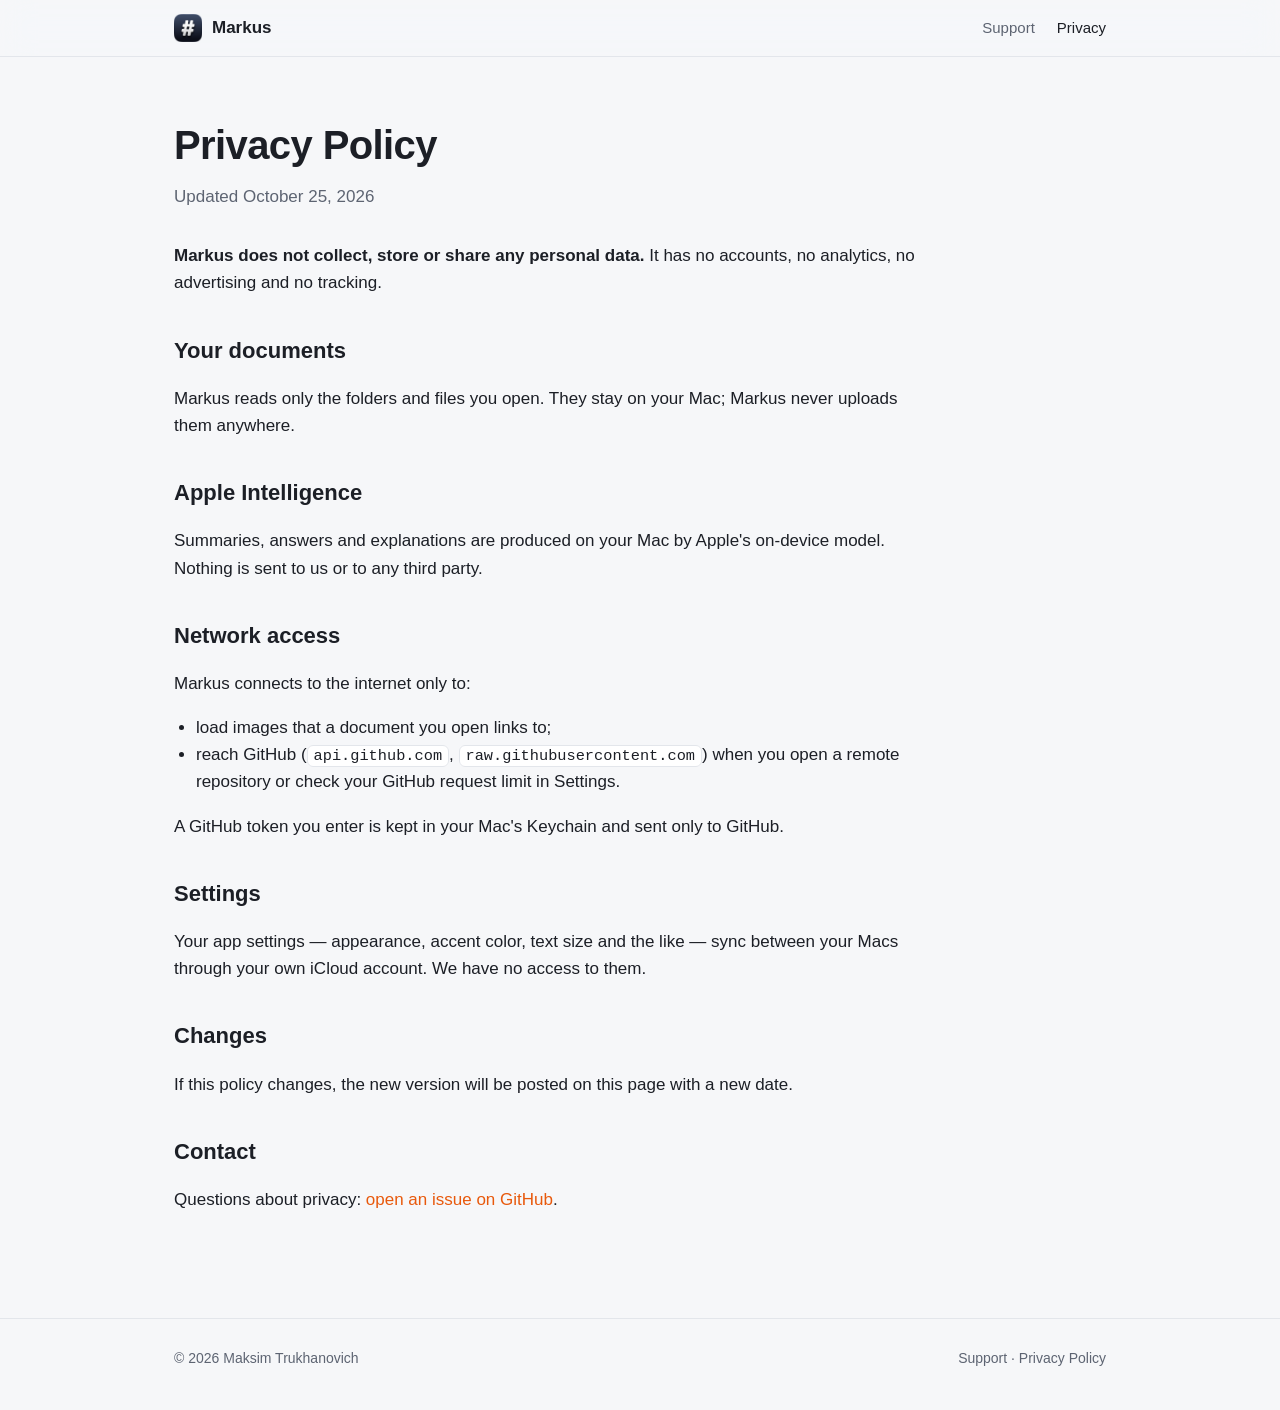
==== privacy/index.html @ 9c6d8de1 "Add the landing, privacy and support pages" ====
<!doctype html>
<html lang="en">
<head>
  <meta charset="utf-8">
  <meta name="viewport" content="width=device-width, initial-scale=1">
  <title>Privacy Policy — Markus</title>
  <meta name="description" content="Markus does not collect, store or share any personal data.">
  <link rel="icon" type="image/png" href="../images/favicon.png">
  <link rel="stylesheet" href="../style.css">
</head>
<body>
  <header class="site">
    <div class="wrap">
      <a class="brand" href="../"><img src="../images/icon.png" alt="">Markus</a>
      <nav><a href="../support/">Support</a><a href="./" aria-current="page">Privacy</a></nav>
    </div>
  </header>

  <main class="wrap">
    <article class="doc">
      <h1>Privacy Policy</h1>
      <p class="updated">Updated October 25, 2026</p>

      <p><strong>Markus does not collect, store or share any personal data.</strong> It has no accounts, no analytics, no advertising and no tracking.</p>

      <h2>Your documents</h2>
      <p>Markus reads only the folders and files you open. They stay on your Mac; Markus never uploads them anywhere.</p>

      <h2>Apple Intelligence</h2>
      <p>Summaries, answers and explanations are produced on your Mac by Apple's on-device model. Nothing is sent to us or to any third party.</p>

      <h2>Network access</h2>
      <p>Markus connects to the internet only to:</p>
      <ul>
        <li>load images that a document you open links to;</li>
        <li>reach GitHub (<code>api.github.com</code>, <code>raw.githubusercontent.com</code>) when you open a remote repository or check your GitHub request limit in Settings.</li>
      </ul>
      <p>A GitHub token you enter is kept in your Mac's Keychain and sent only to GitHub.</p>

      <h2>Settings</h2>
      <p>Your app settings — appearance, accent color, text size and the like — sync between your Macs through your own iCloud account. We have no access to them.</p>

      <h2>Changes</h2>
      <p>If this policy changes, the new version will be posted on this page with a new date.</p>

      <h2>Contact</h2>
      <p>Questions about privacy: <a href="https://github.com/maxtrukhanovich/markus-app/issues">open an issue on GitHub</a>.</p>
    </article>
  </main>

  <footer class="site">
    <div class="wrap">
      <span>© 2026 Maksim Trukhanovich</span>
      <span><a href="../support/">Support</a> · <a href="./">Privacy Policy</a></span>
    </div>
  </footer>
</body>
</html>
---- style.css ----
:root {
  --bg: #f6f7f9;
  --surface: #ffffff;
  --text: #1c1f26;
  --muted: #5d6472;
  --line: #e3e6eb;
  --accent: #e8590c;
  --hero-from: #2d3448;
  --hero-to: #141821;
  --hero-text: #f4f5f7;
  --hero-muted: #b7bdca;
  color-scheme: light dark;
}

@media (prefers-color-scheme: dark) {
  :root {
    --bg: #121419;
    --surface: #1b1e25;
    --text: #e9ebef;
    --muted: #9aa1ae;
    --line: #2a2e37;
    --accent: #ff8a3d;
  }
}

* { box-sizing: border-box; }

body {
  margin: 0;
  background: var(--bg);
  color: var(--text);
  font: 17px/1.6 -apple-system, BlinkMacSystemFont, "SF Pro Text", "Helvetica Neue", sans-serif;
  -webkit-font-smoothing: antialiased;
}

a { color: var(--accent); text-decoration: none; }
a:hover { text-decoration: underline; }

.wrap { max-width: 980px; margin: 0 auto; padding: 0 24px; }

header.site {
  position: sticky; top: 0; z-index: 1;
  background: color-mix(in srgb, var(--bg) 82%, transparent);
  backdrop-filter: saturate(180%) blur(16px);
  -webkit-backdrop-filter: saturate(180%) blur(16px);
  border-bottom: 1px solid var(--line);
}
header.site .wrap { display: flex; align-items: center; justify-content: space-between; height: 56px; }
header.site .brand { display: flex; align-items: center; gap: 10px; color: var(--text); font-weight: 600; }
header.site .brand img { width: 28px; height: 28px; }
header.site nav a { color: var(--muted); margin-left: 22px; font-size: 15px; }
header.site nav a:hover, header.site nav a[aria-current] { color: var(--text); text-decoration: none; }

.hero {
  background: radial-gradient(120% 90% at 50% 0%, var(--hero-from), var(--hero-to));
  color: var(--hero-text);
  text-align: center;
  padding: 88px 0 72px;
}
.hero img.icon { width: 148px; height: 148px; filter: drop-shadow(0 18px 30px rgba(0, 0, 0, .45)); }
.hero h1 { font-size: 56px; line-height: 1.08; letter-spacing: -0.02em; margin: 28px 0 14px; }
.hero p.lede { font-size: 22px; color: var(--hero-muted); max-width: 640px; margin: 0 auto; }
.hero .cta { margin-top: 34px; display: inline-flex; flex-direction: column; align-items: center; gap: 8px; }
.hero .badge {
  display: inline-block; padding: 12px 26px; border-radius: 999px;
  background: var(--hero-text); color: var(--hero-to); font-weight: 600; font-size: 17px;
}
.hero .badge:hover { text-decoration: none; opacity: .92; }
.hero .requirements { color: var(--hero-muted); font-size: 14px; }

.shots { margin: -36px auto 0; padding: 0 24px; max-width: 1100px; }
.shots img { display: block; width: 100%; height: auto; border-radius: 14px; box-shadow: 0 30px 60px rgba(0, 0, 0, .28); }

section.features { padding: 72px 0 24px; }
.grid { display: grid; grid-template-columns: repeat(auto-fit, minmax(260px, 1fr)); gap: 20px; }
.card { background: var(--surface); border: 1px solid var(--line); border-radius: 16px; padding: 22px 24px; }
.card h3 { margin: 0 0 6px; font-size: 18px; }
.card p { margin: 0; color: var(--muted); font-size: 15.5px; }

.gallery { display: grid; gap: 28px; padding: 40px 0 24px; }
.gallery img { width: 100%; height: auto; border-radius: 12px; border: 1px solid var(--line); }

article.doc { padding: 56px 0 40px; max-width: 760px; }
article.doc h1 { font-size: 40px; letter-spacing: -0.015em; margin: 0 0 6px; }
article.doc .updated { color: var(--muted); margin: 0 0 32px; }
article.doc h2 { font-size: 22px; margin: 36px 0 8px; }
article.doc p, article.doc li { color: var(--text); }
article.doc ul { padding-left: 22px; }
article.doc code { font: 0.9em ui-monospace, "SF Mono", Menlo, monospace; background: var(--surface); border: 1px solid var(--line); border-radius: 6px; padding: 1px 6px; }

footer.site { border-top: 1px solid var(--line); margin-top: 48px; padding: 28px 0 40px; color: var(--muted); font-size: 14px; }
footer.site .wrap { display: flex; flex-wrap: wrap; gap: 8px 22px; justify-content: space-between; }
footer.site a { color: var(--muted); }

@media (max-width: 640px) {
  .hero { padding: 64px 0 56px; }
  .hero h1 { font-size: 38px; }
  .hero p.lede { font-size: 18px; }
  .hero img.icon { width: 112px; height: 112px; }
  header.site nav a { margin-left: 14px; }
  article.doc h1 { font-size: 32px; }
}
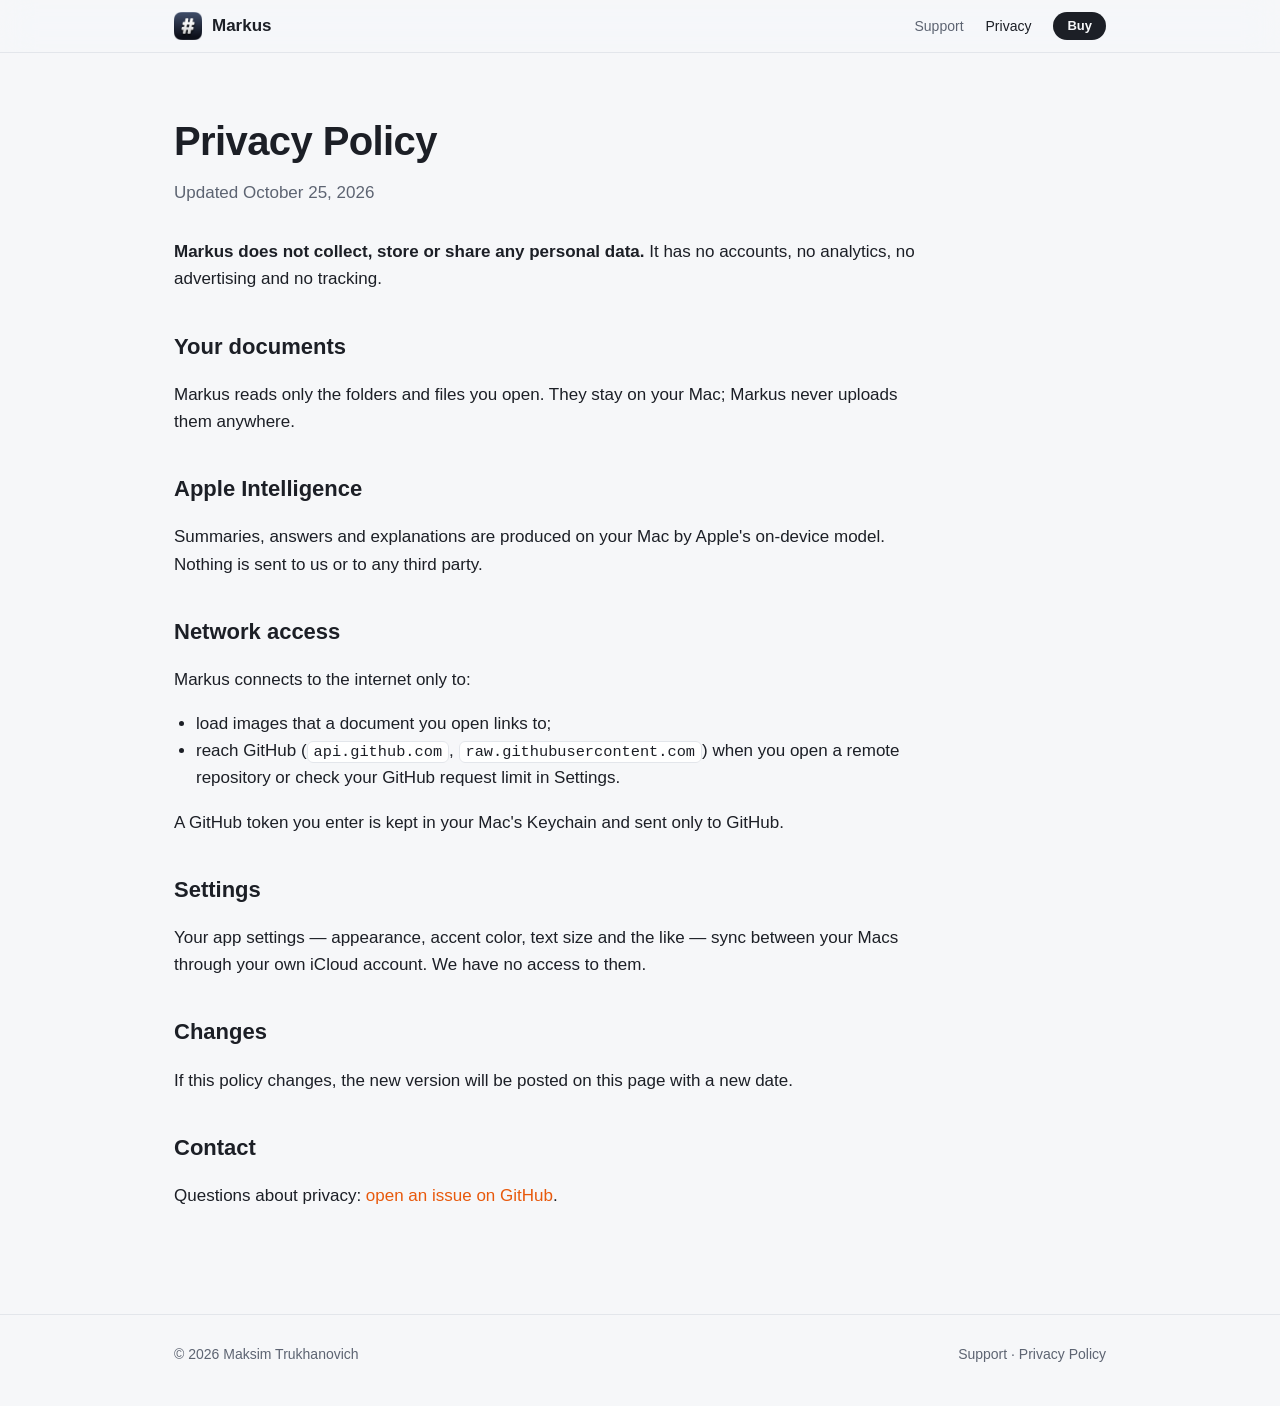
==== commit b0afcabb: "Redesign the landing page around the app's real interactions Scroll-driven hero, a source-to-page co" ====
--- a/privacy/index.html
+++ b/privacy/index.html
@@ -12,7 +12,7 @@
   <header class="site">
     <div class="wrap">
       <a class="brand" href="../"><img src="../images/icon.png" alt="">Markus</a>
-      <nav><a href="../support/">Support</a><a href="./" aria-current="page">Privacy</a></nav>
+      <nav><a href="../support/">Support</a><a href="./" aria-current="page">Privacy</a><a class="buy" href="https://apps.apple.com/app/id6826914669?mt=12">Buy</a></nav>
     </div>
   </header>
 
--- a/style.css
+++ b/style.css
@@ -5,10 +5,6 @@
   --muted: #5d6472;
   --line: #e3e6eb;
   --accent: #e8590c;
-  --hero-from: #2d3448;
-  --hero-to: #141821;
-  --hero-text: #f4f5f7;
-  --hero-muted: #b7bdca;
   color-scheme: light dark;
 }
 
@@ -45,40 +41,14 @@
   -webkit-backdrop-filter: saturate(180%) blur(16px);
   border-bottom: 1px solid var(--line);
 }
-header.site .wrap { display: flex; align-items: center; justify-content: space-between; height: 56px; }
+header.site .wrap { display: flex; align-items: center; justify-content: space-between; height: 52px; }
 header.site .brand { display: flex; align-items: center; gap: 10px; color: var(--text); font-weight: 600; }
 header.site .brand img { width: 28px; height: 28px; }
-header.site nav a { color: var(--muted); margin-left: 22px; font-size: 15px; }
+header.site nav { display: flex; align-items: center; }
+header.site nav a { color: var(--muted); margin-left: 22px; font-size: 14px; }
 header.site nav a:hover, header.site nav a[aria-current] { color: var(--text); text-decoration: none; }
-
-.hero {
-  background: radial-gradient(120% 90% at 50% 0%, var(--hero-from), var(--hero-to));
-  color: var(--hero-text);
-  text-align: center;
-  padding: 88px 0 72px;
-}
-.hero img.icon { width: 148px; height: 148px; filter: drop-shadow(0 18px 30px rgba(0, 0, 0, .45)); }
-.hero h1 { font-size: 56px; line-height: 1.08; letter-spacing: -0.02em; margin: 28px 0 14px; }
-.hero p.lede { font-size: 22px; color: var(--hero-muted); max-width: 640px; margin: 0 auto; }
-.hero .cta { margin-top: 34px; display: inline-flex; flex-direction: column; align-items: center; gap: 8px; }
-.hero .badge {
-  display: inline-block; padding: 12px 26px; border-radius: 999px;
-  background: var(--hero-text); color: var(--hero-to); font-weight: 600; font-size: 17px;
-}
-.hero .badge:hover { text-decoration: none; opacity: .92; }
-.hero .requirements { color: var(--hero-muted); font-size: 14px; }
-
-.shots { margin: -36px auto 0; padding: 0 24px; max-width: 1100px; }
-.shots img { display: block; width: 100%; height: auto; border-radius: 14px; box-shadow: 0 30px 60px rgba(0, 0, 0, .28); }
-
-section.features { padding: 72px 0 24px; }
-.grid { display: grid; grid-template-columns: repeat(auto-fit, minmax(260px, 1fr)); gap: 20px; }
-.card { background: var(--surface); border: 1px solid var(--line); border-radius: 16px; padding: 22px 24px; }
-.card h3 { margin: 0 0 6px; font-size: 18px; }
-.card p { margin: 0; color: var(--muted); font-size: 15.5px; }
-
-.gallery { display: grid; gap: 28px; padding: 40px 0 24px; }
-.gallery img { width: 100%; height: auto; border-radius: 12px; border: 1px solid var(--line); }
+header.site nav a.buy { padding: 4px 14px; border-radius: 999px; background: var(--text); color: var(--bg); font-size: 13px; font-weight: 600; }
+header.site nav a.buy:hover { color: var(--bg); opacity: .86; }
 
 article.doc { padding: 56px 0 40px; max-width: 760px; }
 article.doc h1 { font-size: 40px; letter-spacing: -0.015em; margin: 0 0 6px; }
@@ -93,10 +63,6 @@
 footer.site a { color: var(--muted); }
 
 @media (max-width: 640px) {
-  .hero { padding: 64px 0 56px; }
-  .hero h1 { font-size: 38px; }
-  .hero p.lede { font-size: 18px; }
-  .hero img.icon { width: 112px; height: 112px; }
   header.site nav a { margin-left: 14px; }
   article.doc h1 { font-size: 32px; }
 }
